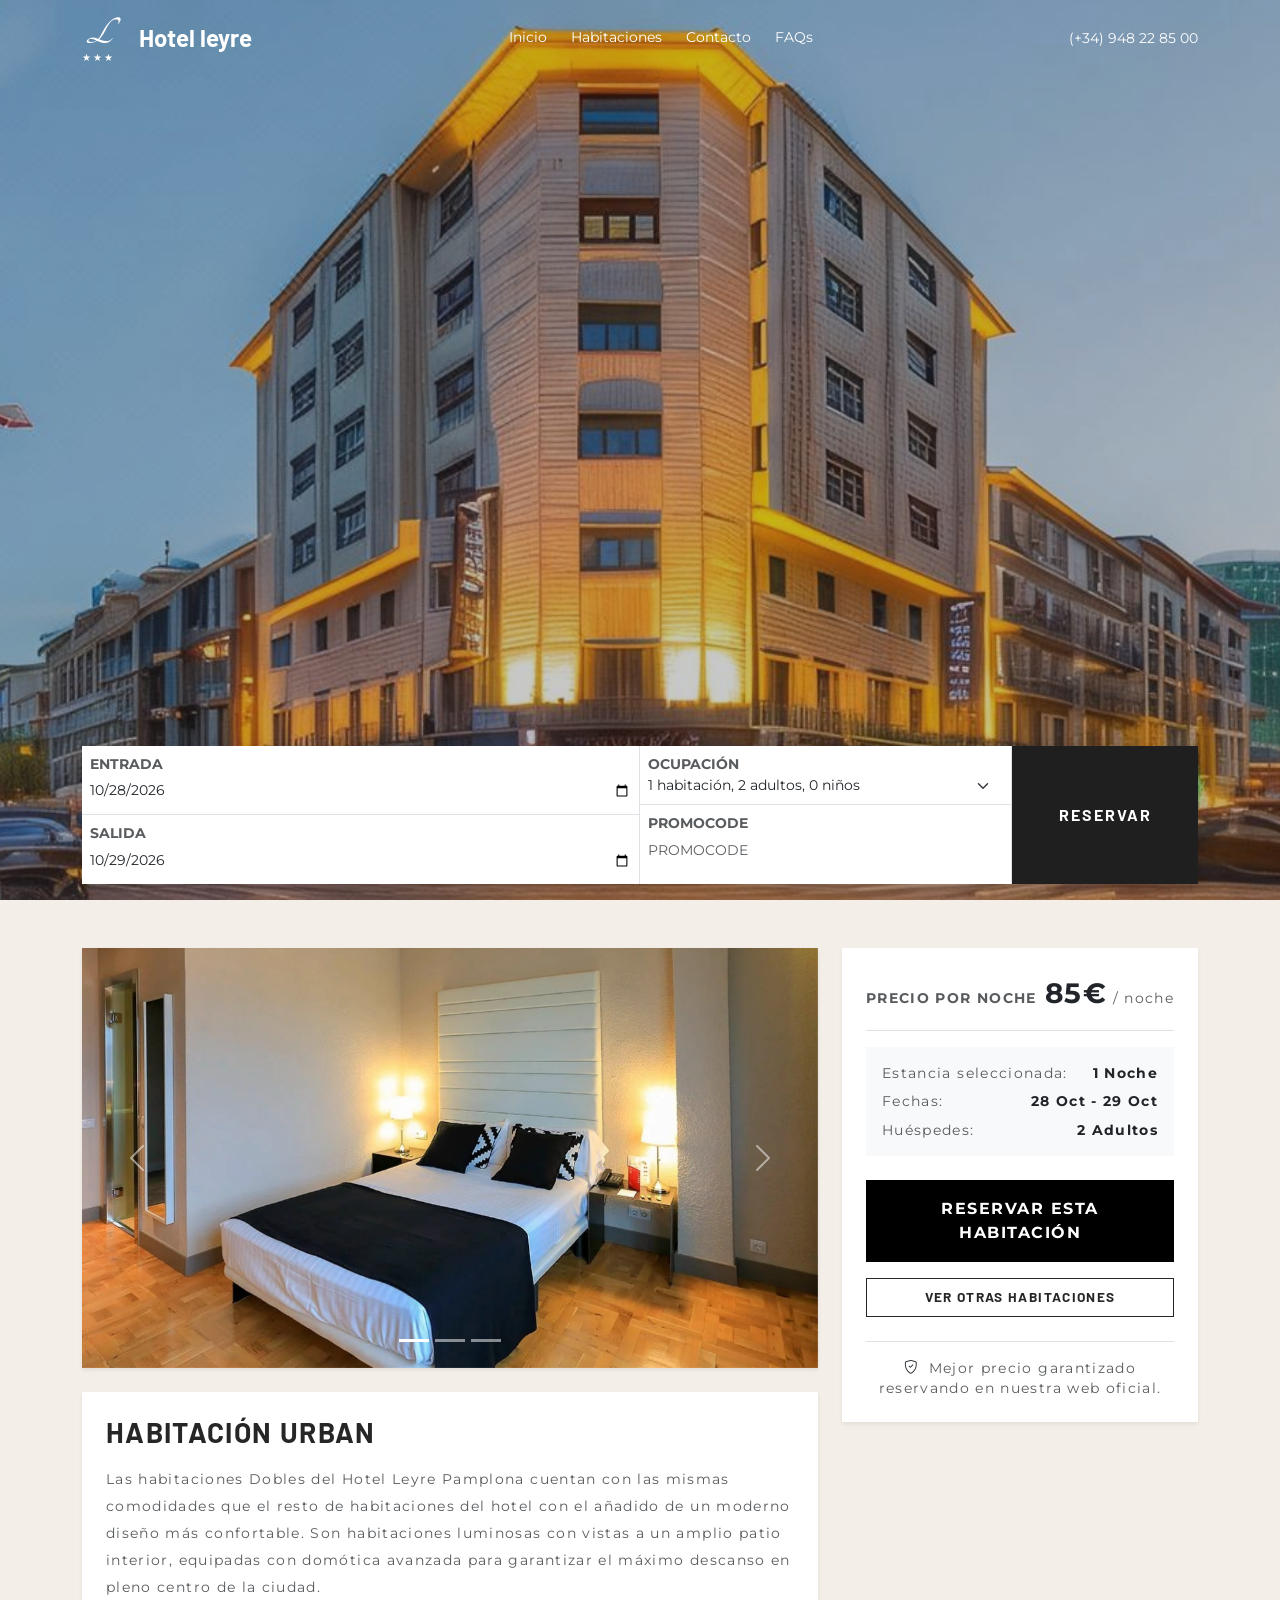
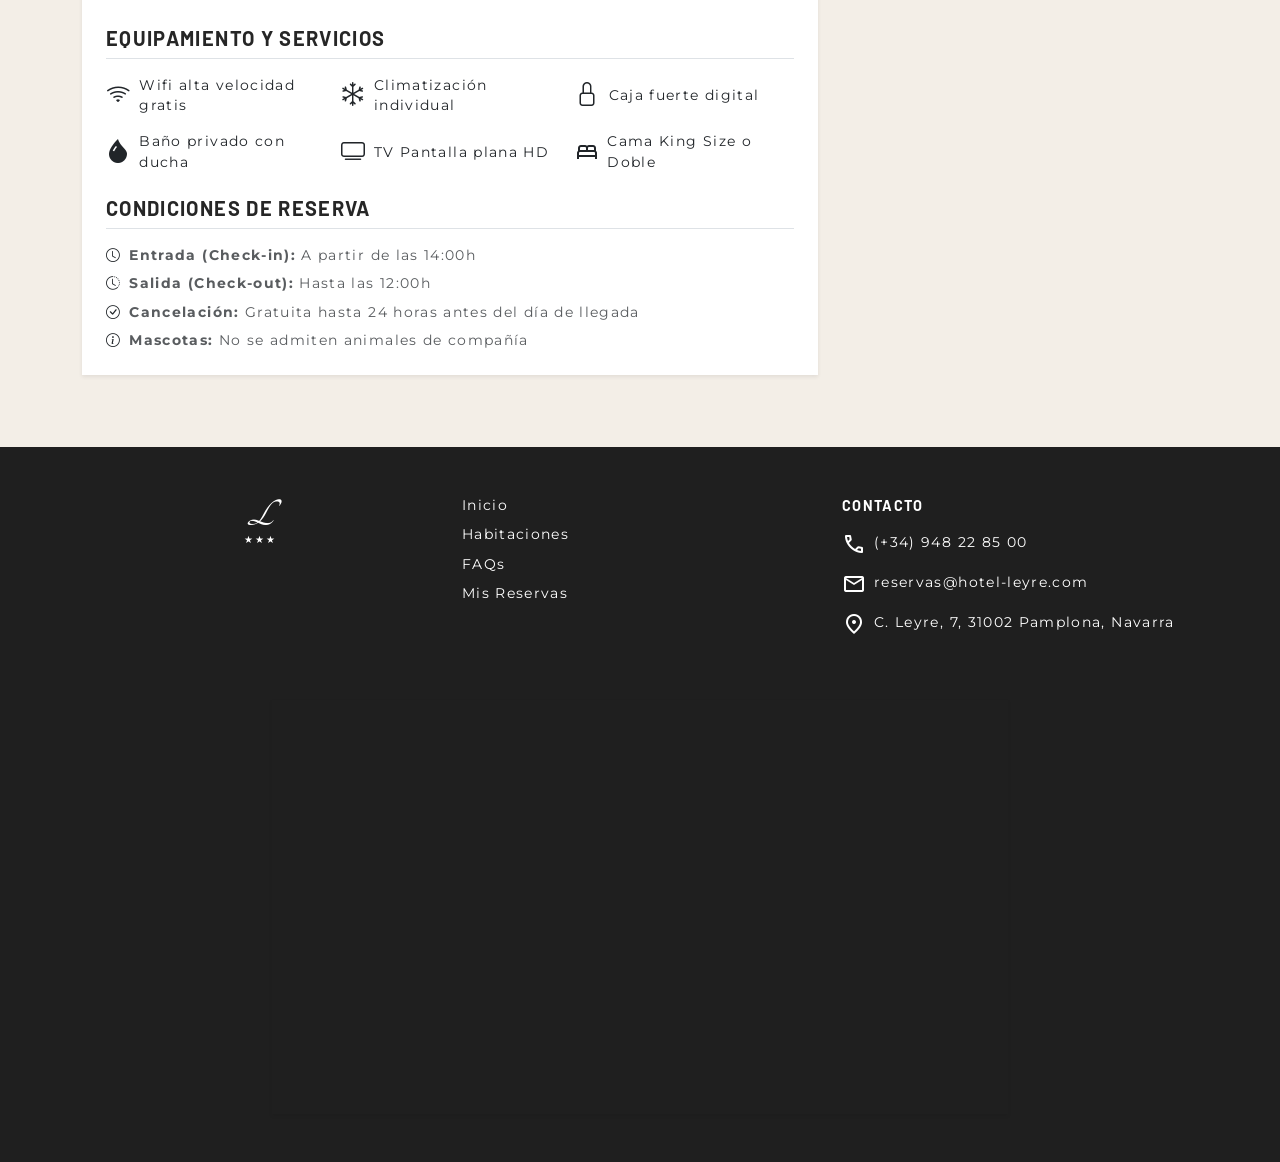
==== detalles.html @ f27903bc "Primer commit" ====
<!DOCTYPE html>
<html lang="es">
<head>
    <meta charset="UTF-8">
    <meta name="viewport" content="width=device-width, initial-scale=1.0">
    <title>Detalles de la Habitación | Hotel Leyre Pamplona</title>
    <link href="https://cdn.jsdelivr.net/npm/bootstrap@5.3.3/dist/css/bootstrap.min.css" rel="stylesheet"> <!--REF DE BOOSTRAP-->
    <link href="estilos.css" rel="stylesheet"> <!--CSS-->
    <link rel="stylesheet" href="https://cdn.jsdelivr.net/npm/bootstrap-icons@1.11.3/font/bootstrap-icons.min.css"> <!--BOOSTRAP ICONS-->
    <link rel="preconnect" href="https://fonts.googleapis.com"> <!--GOOGLE FONTS-->
    <link rel="preconnect" href="https://fonts.gstatic.com" crossorigin> <!--GOOGLE FONTS-->
    <link href="https://fonts.googleapis.com/css2?family=Tangerine:wght@400;700&family=Barlow:wght@700&family=Montserrat:wght@400;600&display=swap" rel="stylesheet"><!--GOOGLE FONTS-->
    <link rel="stylesheet" href="https://fonts.googleapis.com/css2?family=Material+Symbols+Outlined:opsz,wght,FILL,GRAD@24,400,0,0" /> <!--GOOGLE FONTS ICONS-->

    <script src="https://cdn.jsdelivr.net/npm/bootstrap@5.3.3/dist/js/bootstrap.bundle.min.js"></script> <!--JAVA SCRIPT-->
    <script src="header.js"></script>
    <script src="footer.js"></script>
</head>
<body>

<!-- ===================== CABECERA ===================== -->
<div id="header"></div>

<!-- ===================== DETALLES DE LA HABITACIÓN ===================== -->
<section class="py-5 bg-leyre-claro">
<div class="container">
    <div class="row g-4">

    <!-- GALERÍA Y DESCRIPCIÓN COMPLETA -->
    <div class="col-12 col-lg-8">
        
        
        <div id="carruselHabitacion" class="carousel slide shadow-sm mb-4" data-bs-ride="carousel">
        <div class="carousel-indicators">
            <button type="button" data-bs-target="#carruselHabitacion" data-bs-slide-to="0" class="active" aria-current="true" aria-label="Slide 1"></button>
            <button type="button" data-bs-target="#carruselHabitacion" data-bs-slide-to="1" aria-label="Slide 2"></button>
            <button type="button" data-bs-target="#carruselHabitacion" data-bs-slide-to="2" aria-label="Slide 3"></button>
        </div>
        <div class="carousel-inner">
            <div class="carousel-item active">
            <img src="img/imagenHabitacionUrban.jpg" class="d-block w-100 object-fit-cover" style="max-height: 420px;" alt="Vista principal Habitación Urban">
            </div>
            <div class="carousel-item">
            <img src="img/imagenTelevision.jpg" class="d-block w-100 object-fit-cover" style="max-height: 420px;" alt="Vista secundaria Habitación Urban">
            </div>
            <div class="carousel-item">
            <img src="img/imagenBano.jpg" class="d-block w-100 object-fit-cover" style="max-height: 420px;" alt="Baño y detalles Habitación Urban">
            </div>
        </div>
        <button class="carousel-control-prev" type="button" data-bs-target="#carruselHabitacion" data-bs-slide="prev">
            <span class="carousel-control-prev-icon" aria-hidden="true"></span>
            <span class="visually-hidden">Anterior</span>
        </button>
        <button class="carousel-control-next" type="button" data-bs-target="#carruselHabitacion" data-bs-slide="next">
            <span class="carousel-control-next-icon" aria-hidden="true"></span>
            <span class="visually-hidden">Siguiente</span>
        </button>
        </div>

        <!-- INFORMACIÓN DE LA HABITACIÓN -->
        <div class="bg-white p-4 shadow-sm mb-4">
        <h1 class="titulo fs-3 fw-bold mb-3">HABITACIÓN URBAN</h1>
        <p class="texto-pequeno text-muted lh-lg mb-4">
            Las habitaciones Dobles del Hotel Leyre Pamplona cuentan con las mismas comodidades que el resto de habitaciones del hotel con el añadido de un moderno diseño más confortable. Son habitaciones luminosas con vistas a un amplio patio interior, equipadas con domótica avanzada para garantizar el máximo descanso en pleno centro de la ciudad.
        </p>

        <!-- EQUIPAMIENTO Y SERVICIOS -->
        <h2 class="fs-5 fw-bold text-uppercase border-bottom pb-2 mb-3">Equipamiento y Servicios</h2>
        
        <div class="row g-3 texto-pequeno text-dark mb-4">
            <div class="col-6 col-md-4 d-flex align-items-center gap-2">
            <i class="bi bi-wifi fs-4"></i>
            <span>Wifi alta velocidad gratis</span>
            </div>
            <div class="col-6 col-md-4 d-flex align-items-center gap-2">
            <i class="bi bi-snow fs-4"></i>
            <span>Climatización individual</span>
            </div>
            <div class="col-6 col-md-4 d-flex align-items-center gap-2">
            <i class="bi bi-lock fs-4"></i>
            <span>Caja fuerte digital</span>
            </div>
            <div class="col-6 col-md-4 d-flex align-items-center gap-2">
            <i class="bi bi-droplet-fill fs-4"></i>
            <span>Baño privado con ducha</span>
            </div>
            <div class="col-6 col-md-4 d-flex align-items-center gap-2">
            <i class="bi bi-tv fs-4"></i>
            <span>TV Pantalla plana HD</span>
            </div>
            <div class="col-6 col-md-4 d-flex align-items-center gap-2">
            <span class="material-symbols-outlined fs-4">bed</span>
            <span>Cama King Size o Doble</span>
            </div>
        </div>

        <!-- POLÍTICAS Y CONDICIONES -->
        <h2 class="fs-5 fw-bold text-uppercase border-bottom pb-2 mb-3">Condiciones de Reserva</h2>
        <ul class="list-unstyled texto-pequeno text-muted mb-0">
            <li class="mb-2"><i class="bi bi-clock me-2 text-dark"></i><strong>Entrada (Check-in):</strong> A partir de las 14:00h</li>
            <li class="mb-2"><i class="bi bi-clock-history me-2 text-dark"></i><strong>Salida (Check-out):</strong> Hasta las 12:00h</li>
            <li class="mb-2"><i class="bi bi-check-circle me-2 text-dark"></i><strong>Cancelación:</strong> Gratuita hasta 24 horas antes del día de llegada</li>
            <li><i class="bi bi-info-circle me-2 text-dark"></i><strong>Mascotas:</strong> No se admiten animales de compañía</li>
        </ul>
        </div>

    </div>

    <!-- RESUMEN RESERVA -->
    <div class="col-12 col-lg-4">
        <div class="bg-white p-4 shadow-sm position-sticky" style="top: 20px;">
        
        <div class="d-flex justify-content-between align-items-baseline border-bottom pb-3 mb-3">
            <span class="texto-pequeno text-muted text-uppercase fw-bold">Precio por noche</span>
            <div>
            <span class="fs-3 fw-bold text-dark">85€</span>
            <small class="text-muted texto-pequeno">/ noche</small>
            </div>
        </div>

        <!-- RESUMEN RÁPIDO DE FECHAS -->
        <div class="bg-light p-3 mb-4">
            <div class="d-flex justify-content-between texto-pequeno mb-2">
            <span class="text-muted">Estancia seleccionada:</span>
            <strong class="text-dark">1 Noche</strong>
            </div>
            <div class="d-flex justify-content-between texto-pequeno mb-2">
            <span class="text-muted">Fechas:</span>
            <span class="text-dark fw-bold">28 Oct - 29 Oct</span>
            </div>
            <div class="d-flex justify-content-between texto-pequeno">
            <span class="text-muted">Huéspedes:</span>
            <span class="text-dark fw-bold">2 Adultos</span>
            </div>
        </div>

        <!-- BOTÓN DE ACCIÓN PRINCIPAL -->
        <a href="reserva.html" class="btn btn-dark w-100 py-3 fw-bold text-uppercase rounded-0 text-white mb-3" style="background-color: #000000; border-color: #000000; letter-spacing: 1.5px;">RESERVAR ESTA HABITACIÓN</a>
        <a href="disponibles.html" class="btn btn-leyre-borde w-100 py-2 fw-bold text-uppercase rounded-0 texto-pequeno">VER OTRAS HABITACIONES</a>

        <div class="mt-4 pt-3 border-top text-center text-muted texto-pequeno">
            <i class="bi bi-shield-check me-1 text-dark"></i> Mejor precio garantizado reservando en nuestra web oficial.
        </div>

        </div>
    </div>

    </div>

</div>
</section>

<!-- ===================== FOOTER ===================== -->
<div id="footer"></div>

</body>
</html>
---- estilos.css ----
@import url("https://fonts.googleapis.com/css2?family=Barlow:wght@700&family=Inter:wght@400;600&family=Montserrat:wght@400;600&display=swap");

:root {
  --leyre-claro: #f3eee7;
  --leyre-oscuro: #1f1f1f;
  --leyre-texto: #262626;
  --leyre-blanco: #ffffff;
}

body {
  font-family: "Montserrat", sans-serif;
  font-size: 0.9rem;
  letter-spacing: 1.35px;
  color: var(--leyre-texto);
}

h1, h2, h3, h4, .titulo {
  font-family: "Barlow", sans-serif;
  font-weight: 700;
  text-transform: uppercase;
}
h1, h2, h3, h4, .titulo:not(.text-white) {
  color: #262626;
}
h1 { font-size: clamp(1.6rem, 4vw, 2.6rem); }
h2 { font-size: clamp(1.25rem, 3vw, 2rem); }
h3 { font-size: clamp(1.1rem, 2vw, 1.4rem); }

.texto-pequeno {
  font-family: "Montserrat", sans-serif;
  font-size: clamp(0.7rem, 1.5vw, 0.85rem);
}

.iconos-beneficios .material-symbols-outlined,
.iconos-beneficios .bi {
  font-size: 2.5rem;
}

/* ---------- FONDOS Y TEXTOS ---------- */
.bg-leyre-claro  { background-color: var(--leyre-claro); }
.bg-leyre-oscuro { background-color: var(--leyre-oscuro); color: var(--leyre-blanco); }
.bg-leyre-oscuro .titulo { color: var(--leyre-blanco); }
.bg-leyre-oscuro a { color: var(--leyre-blanco); text-decoration: none; }

/* ---------- PREGUNTAS FRECUENTES ---------- */
#faq summary {
  color: #1f2945;
  font-family: "Inter", sans-serif;
  font-weight: 600;
}
#faq details > p {
  color: #404047;
  font-family: "Inter", sans-serif;
  font-weight: 400;
}

/* ---------- BOTONES ---------- */
.btn-leyre {
  color: var(--leyre-blanco);
  font-family: "Barlow", sans-serif;
  font-weight: 700;
  text-transform: uppercase;
}
.btn-leyre-borde {
  background-color: transparent;
  border-color: var(--leyre-texto);
  color: var(--leyre-texto);
  font-family: "Barlow", sans-serif;
  font-weight: 700;
  text-transform: uppercase;
}
.btn-leyre-borde:hover {
  background-color: #b08d57; 
  color: white;
}


/* ---------- MENÚ HAMBURGUESA ---------- */
.offcanvas {
  z-index: 9999 !important;
}
.offcanvas-backdrop {
  z-index: 9998 !important;
}


/* ---------- HEADER ---------- */
.site-header {
  font-family: "Montserrat", sans-serif;
  font-size: 0.9rem;
  line-height: 1.5;
  letter-spacing: normal;
}
.site-header .texto-pequeno {
  font-size: clamp(0.7rem, 1.5vw, 0.85rem);
}
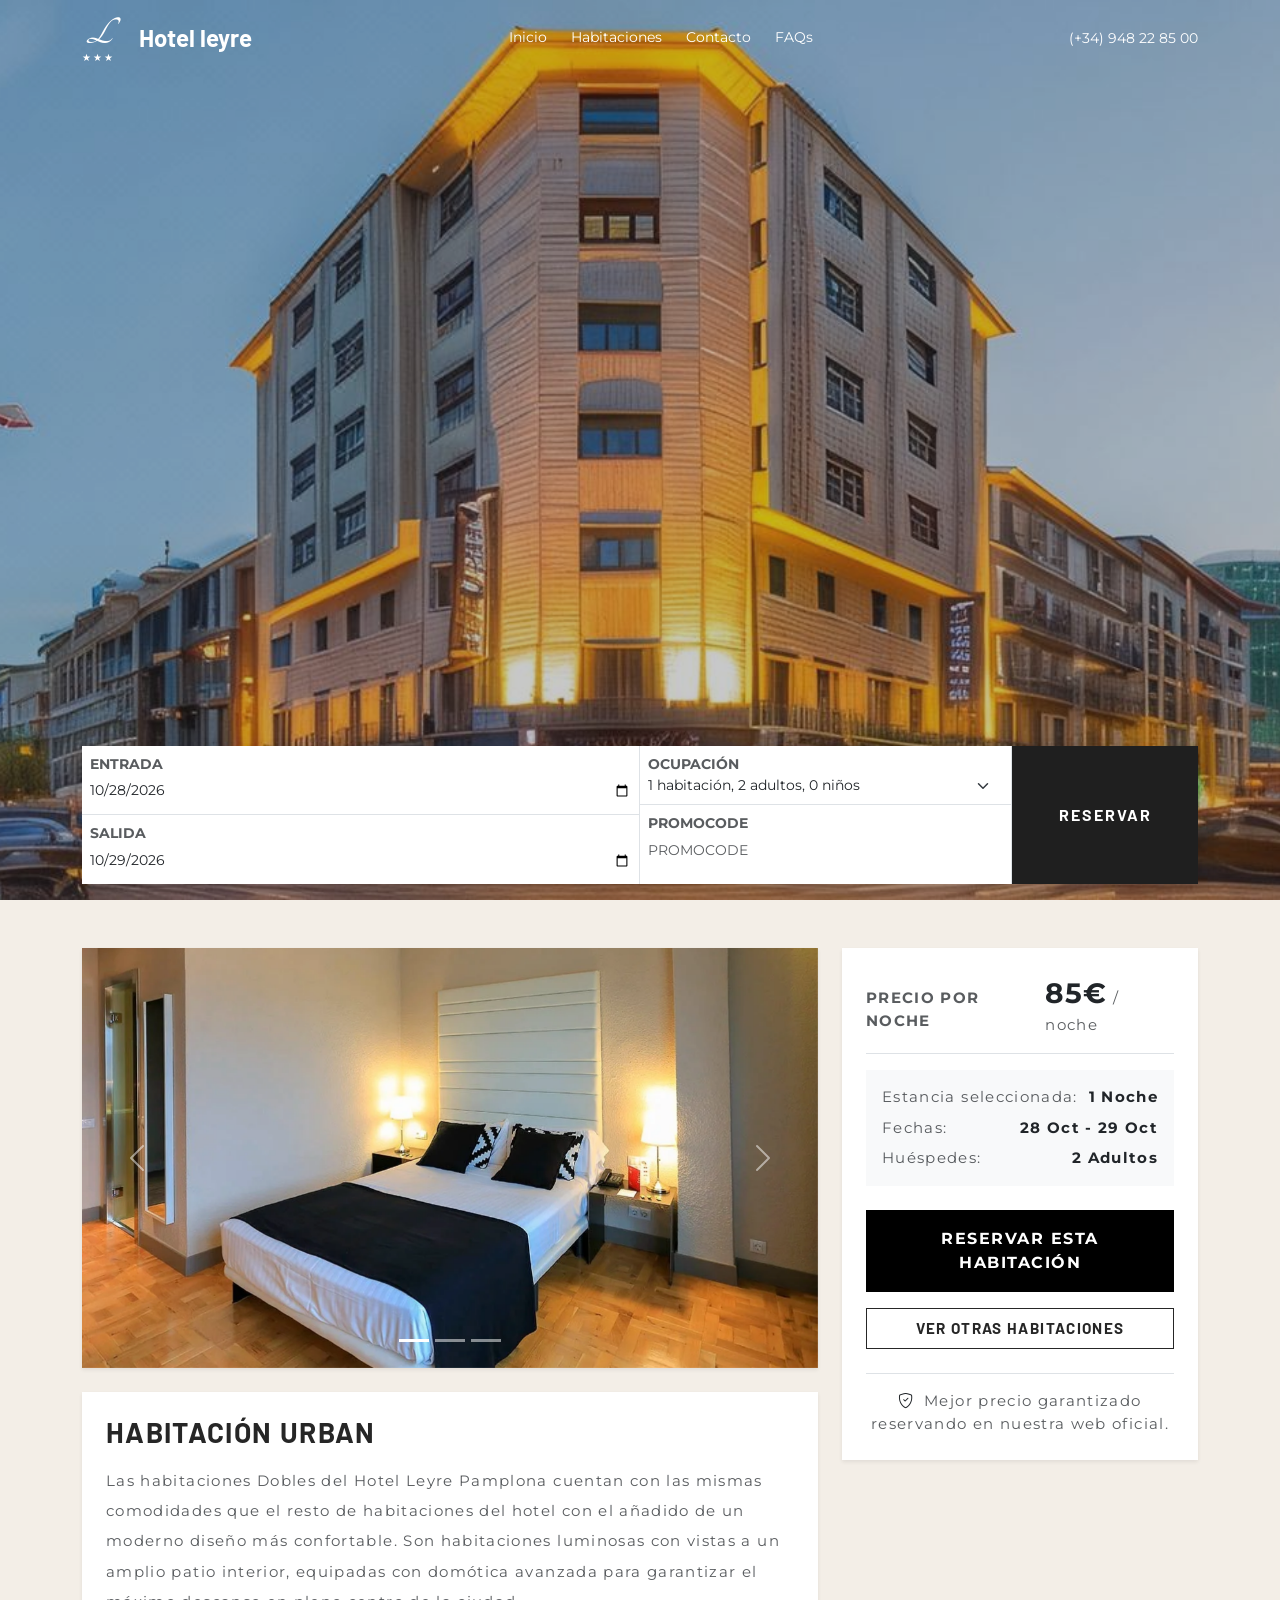
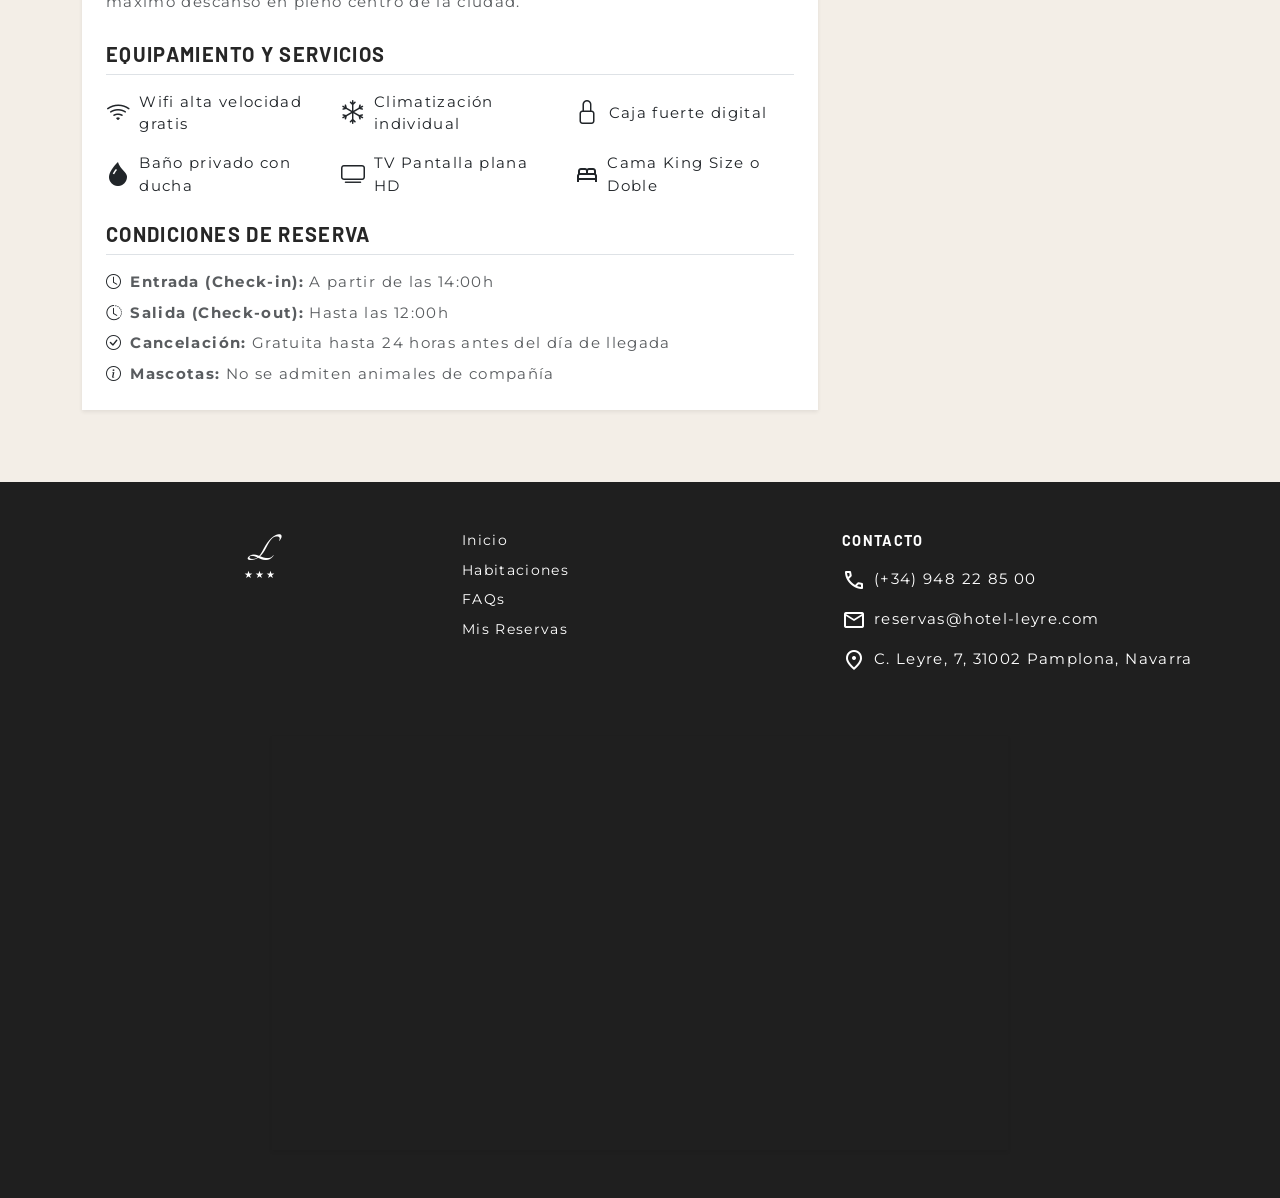
==== commit 72f550cf: "Cambio de href" ====
--- a/detalles.html
+++ b/detalles.html
@@ -136,7 +136,7 @@
 
         <!-- BOTÓN DE ACCIÓN PRINCIPAL -->
         <a href="reserva.html" class="btn btn-dark w-100 py-3 fw-bold text-uppercase rounded-0 text-white mb-3" style="background-color: #000000; border-color: #000000; letter-spacing: 1.5px;">RESERVAR ESTA HABITACIÓN</a>
-        <a href="disponibles.html" class="btn btn-leyre-borde w-100 py-2 fw-bold text-uppercase rounded-0 texto-pequeno">VER OTRAS HABITACIONES</a>
+        <a href="habitaciones.html" class="btn btn-leyre-borde w-100 py-2 fw-bold text-uppercase rounded-0 texto-pequeno">VER OTRAS HABITACIONES</a>
 
         <div class="mt-4 pt-3 border-top text-center text-muted texto-pequeno">
             <i class="bi bi-shield-check me-1 text-dark"></i> Mejor precio garantizado reservando en nuestra web oficial.
--- a/estilos.css
+++ b/estilos.css
@@ -29,7 +29,7 @@
 
 .texto-pequeno {
   font-family: "Montserrat", sans-serif;
-  font-size: clamp(0.7rem, 1.5vw, 0.85rem);
+  font-size: clamp(0.8rem, 1.5vw, 0.95rem);
 }
 
 .iconos-beneficios .material-symbols-outlined,
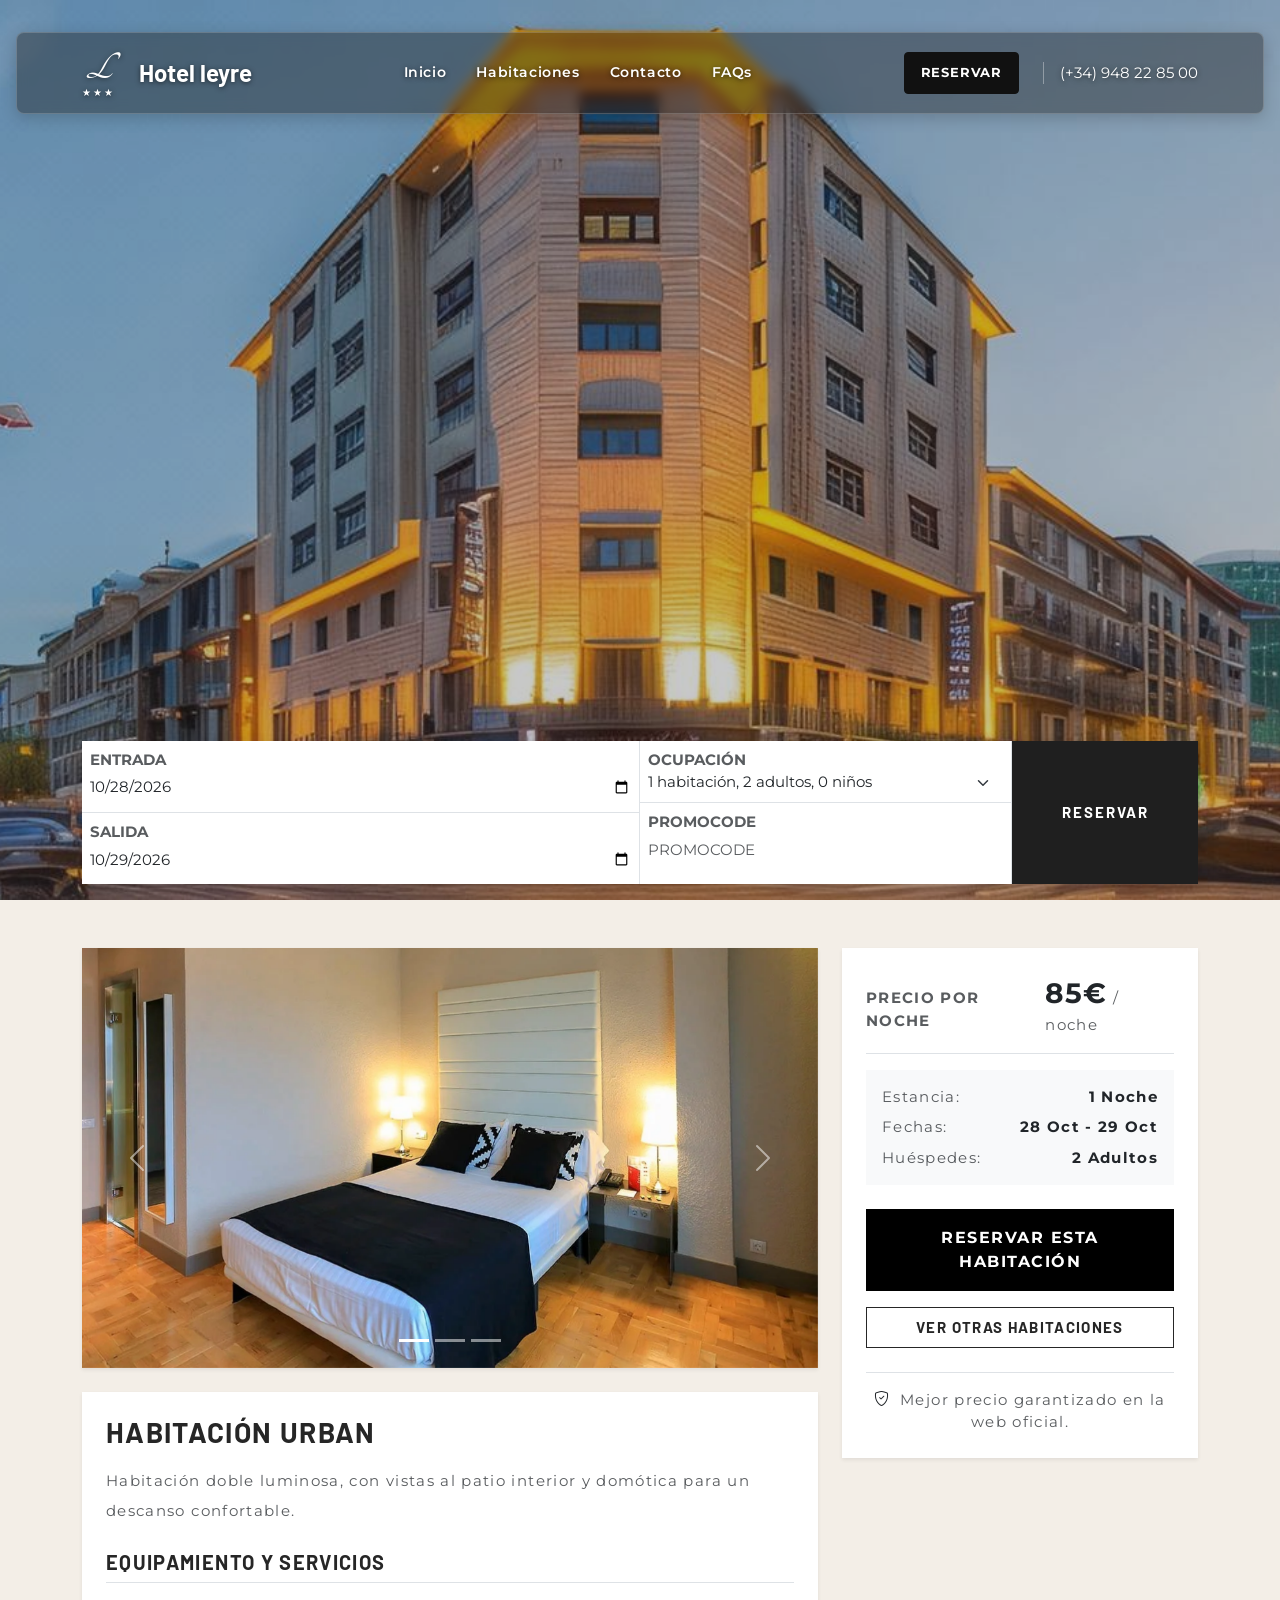
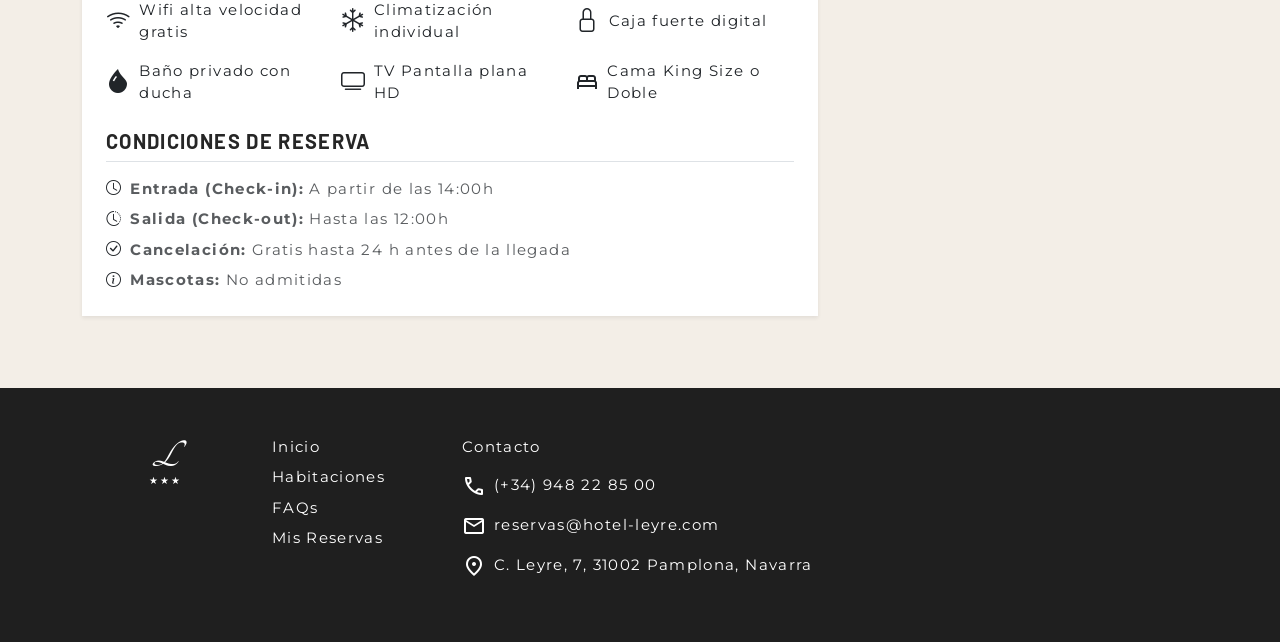
==== commit fb18e01d: "COMIT FINAL" ====
--- a/detalles.html
+++ b/detalles.html
@@ -61,7 +61,7 @@
         <div class="bg-white p-4 shadow-sm mb-4">
         <h1 class="titulo fs-3 fw-bold mb-3">HABITACIÓN URBAN</h1>
         <p class="texto-pequeno text-muted lh-lg mb-4">
-            Las habitaciones Dobles del Hotel Leyre Pamplona cuentan con las mismas comodidades que el resto de habitaciones del hotel con el añadido de un moderno diseño más confortable. Son habitaciones luminosas con vistas a un amplio patio interior, equipadas con domótica avanzada para garantizar el máximo descanso en pleno centro de la ciudad.
+            Habitación doble luminosa, con vistas al patio interior y domótica para un descanso confortable.
         </p>
 
         <!-- EQUIPAMIENTO Y SERVICIOS -->
@@ -99,8 +99,8 @@
         <ul class="list-unstyled texto-pequeno text-muted mb-0">
             <li class="mb-2"><i class="bi bi-clock me-2 text-dark"></i><strong>Entrada (Check-in):</strong> A partir de las 14:00h</li>
             <li class="mb-2"><i class="bi bi-clock-history me-2 text-dark"></i><strong>Salida (Check-out):</strong> Hasta las 12:00h</li>
-            <li class="mb-2"><i class="bi bi-check-circle me-2 text-dark"></i><strong>Cancelación:</strong> Gratuita hasta 24 horas antes del día de llegada</li>
-            <li><i class="bi bi-info-circle me-2 text-dark"></i><strong>Mascotas:</strong> No se admiten animales de compañía</li>
+            <li class="mb-2"><i class="bi bi-check-circle me-2 text-dark"></i><strong>Cancelación:</strong> Gratis hasta 24 h antes de la llegada</li>
+            <li><i class="bi bi-info-circle me-2 text-dark"></i><strong>Mascotas:</strong> No admitidas</li>
         </ul>
         </div>
 
@@ -121,7 +121,7 @@
         <!-- RESUMEN RÁPIDO DE FECHAS -->
         <div class="bg-light p-3 mb-4">
             <div class="d-flex justify-content-between texto-pequeno mb-2">
-            <span class="text-muted">Estancia seleccionada:</span>
+            <span class="text-muted">Estancia:</span>
             <strong class="text-dark">1 Noche</strong>
             </div>
             <div class="d-flex justify-content-between texto-pequeno mb-2">
@@ -139,7 +139,7 @@
         <a href="habitaciones.html" class="btn btn-leyre-borde w-100 py-2 fw-bold text-uppercase rounded-0 texto-pequeno">VER OTRAS HABITACIONES</a>
 
         <div class="mt-4 pt-3 border-top text-center text-muted texto-pequeno">
-            <i class="bi bi-shield-check me-1 text-dark"></i> Mejor precio garantizado reservando en nuestra web oficial.
+            <i class="bi bi-shield-check me-1 text-dark"></i> Mejor precio garantizado en la web oficial.
         </div>
 
         </div>
--- a/estilos.css
+++ b/estilos.css
@@ -27,9 +27,14 @@
 h2 { font-size: clamp(1.25rem, 3vw, 2rem); }
 h3 { font-size: clamp(1.1rem, 2vw, 1.4rem); }
 
+p:not(.texto-pequeno) {
+  font-size: 0.9375rem;
+  line-height: 1.6;
+}
+
 .texto-pequeno {
   font-family: "Montserrat", sans-serif;
-  font-size: clamp(0.8rem, 1.5vw, 0.95rem);
+  font-size: 0.9375rem;
 }
 
 .iconos-beneficios .material-symbols-outlined,
@@ -52,6 +57,7 @@
 #faq details > p {
   color: #404047;
   font-family: "Inter", sans-serif;
+  font-size: 0.9375rem;
   font-weight: 400;
 }
 
@@ -93,5 +99,96 @@
   letter-spacing: normal;
 }
 .site-header .texto-pequeno {
-  font-size: clamp(0.7rem, 1.5vw, 0.85rem);
+  font-size: 0.9375rem;
 }
+.site-header form .texto-pequeno,
+.site-header form .form-control,
+.site-header form .form-select,
+.site-header form .btn-leyre,
+.site-header #menuLateral .offcanvas-body > div a {
+  font-size: 0.9375rem;
+}
+
+footer {
+  font-size: 0.9375rem;
+}
+footer .texto-pequeno {
+  font-size: 0.9375rem;
+}
+
+@media (min-width: 992px) {
+  .site-header > .navbar {
+    position: fixed !important;
+    top: 2rem !important;
+    left: 1rem !important;
+    width: calc(100% - 2rem) !important;
+    z-index: 1030 !important;
+    padding-block: 0.65rem;
+    border: 1px solid rgba(255, 255, 255, 0.18);
+    border-radius: 0.5rem;
+    background-color: rgba(31, 31, 31, 0.4);
+    box-shadow: 0 4px 16px rgba(0, 0, 0, 0.18);
+    backdrop-filter: blur(6px);
+  }
+
+  .site-header > .navbar > .container {
+    gap: 1.5rem;
+  }
+
+  .site-header > .navbar .navbar-brand {
+    flex-shrink: 0;
+    text-shadow: 0 1px 5px rgba(0, 0, 0, 0.6);
+  }
+
+  .site-header > .navbar .navbar-nav {
+    align-items: center;
+    gap: clamp(1rem, 2vw, 2rem) !important;
+  }
+
+  .site-header > .navbar .navbar-nav .nav-link {
+    position: relative;
+    padding: 0.75rem 0.15rem;
+    font-size: 0.9rem;
+    font-weight: 600;
+    letter-spacing: 0.04em;
+    white-space: nowrap;
+    text-shadow: 0 1px 5px rgba(0, 0, 0, 0.6);
+  }
+
+  .site-header > .navbar .navbar-nav .nav-link::after {
+    position: absolute;
+    right: 0.15rem;
+    bottom: 0.25rem;
+    left: 0.15rem;
+    height: 2px;
+    background-color: rgba(255, 255, 255, 0.85);
+    content: "";
+    transform: scaleX(0);
+    transform-origin: left;
+    transition: transform 180ms ease;
+  }
+
+  .site-header > .navbar .navbar-nav .nav-link:hover::after,
+  .site-header > .navbar .navbar-nav .nav-link:focus-visible::after {
+    transform: scaleX(1);
+  }
+
+  .site-header > .navbar .header-reservar {
+    flex-shrink: 0;
+    padding: 0.65rem 1rem;
+    border: 1px solid #111;
+    border-radius: 0.25rem;
+    background-color: #111;
+    font-size: 0.82rem;
+    letter-spacing: 0.06em;
+    text-transform: uppercase;
+  }
+
+  .site-header > .navbar > .container > .texto-pequeno {
+    flex-shrink: 0;
+    padding-left: 1rem;
+    border-left: 1px solid rgba(255, 255, 255, 0.35);
+    white-space: nowrap;
+    text-shadow: 0 1px 5px rgba(0, 0, 0, 0.6);
+  }
+}
